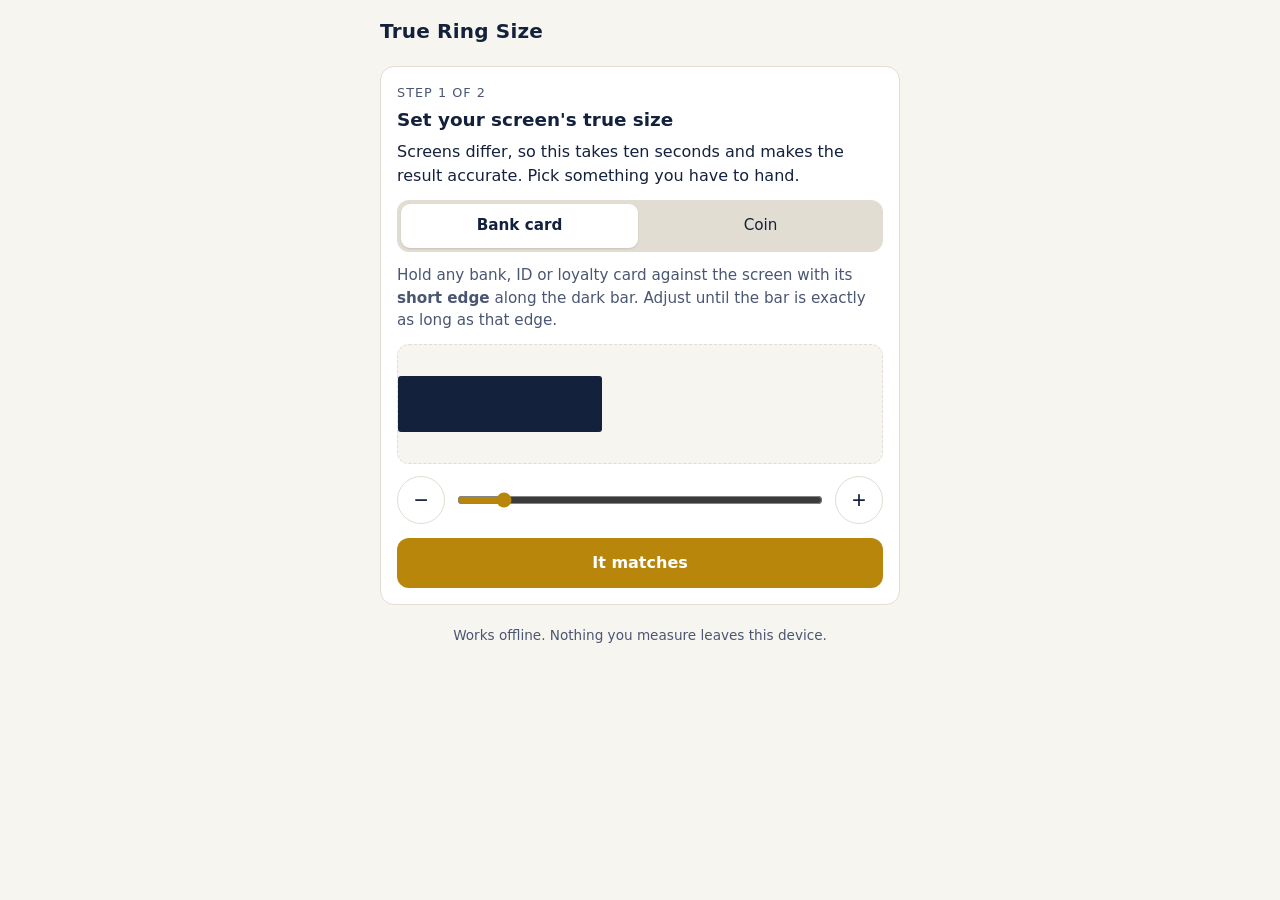
==== index.html @ 1579a441 "True Ring Size: first test build" ====
<!doctype html>
<html lang="en">
<head>
<meta charset="utf-8">
<meta name="viewport" content="width=device-width, initial-scale=1, viewport-fit=cover">
<title>True Ring Size: measure a ring on your screen</title>
<meta name="description" content="Find your ring size in US, UK, EU and Japan sizes. Calibrate your screen with a bank card or coin, then match a ring you own or enter a finger measurement. Works offline, no account.">
<meta name="theme-color" content="#14213d">
<link rel="manifest" href="manifest.webmanifest">
<link rel="icon" href="icon.svg" type="image/svg+xml">
<link rel="apple-touch-icon" href="icon-192.png">
<link rel="stylesheet" href="style.css">
</head>
<body>
<header class="top">
  <h1>True Ring Size</h1>
  <button id="recal" class="link" type="button" hidden>Recalibrate</button>
</header>

<div id="zoomWarn" class="warn" role="alert" hidden>
  The page is zoomed. Zoom back to 100% or sizes on screen will be wrong.
</div>

<main>
  <!-- Step 1: calibration -->
  <section id="calib" class="card">
    <p class="step">Step 1 of 2</p>
    <h2>Set your screen's true size</h2>
    <p>Screens differ, so this takes ten seconds and makes the result accurate. Pick something you have to hand.</p>

    <div class="seg" role="tablist" aria-label="Calibration object">
      <button type="button" role="tab" id="tabCard" aria-selected="true">Bank card</button>
      <button type="button" role="tab" id="tabCoin" aria-selected="false">Coin</button>
    </div>

    <div id="coinPick" hidden>
      <label for="coin">Which coin?</label>
      <select id="coin"></select>
    </div>

    <p id="calibHelp" class="help"></p>

    <div class="stage" id="calibStage">
      <div id="calibBar" class="bar" aria-hidden="true"></div>
      <div id="calibDisc" class="disc" aria-hidden="true" hidden></div>
    </div>

    <div class="adjust">
      <button type="button" class="nudge" id="calMinus" aria-label="Smaller">−</button>
      <input type="range" id="calRange" min="2.5" max="14" step="0.005" aria-label="Adjust size">
      <button type="button" class="nudge" id="calPlus" aria-label="Larger">+</button>
    </div>

    <button type="button" class="primary" id="calDone">It matches</button>
  </section>

  <!-- Step 2: measure -->
  <section id="measure" hidden>
    <div class="seg" role="tablist" aria-label="Measuring method">
      <button type="button" role="tab" id="tabRing" aria-selected="true">I have a ring that fits</button>
      <button type="button" role="tab" id="tabFinger" aria-selected="false">Measure my finger</button>
    </div>

    <div id="ringMode" class="card">
      <p class="help">Lay the ring flat on the circle. Adjust until the dark circle just fills the <strong>inside</strong> of the ring, with no dark edge hidden under the metal.</p>
      <div class="stage tall" id="ringStage">
        <div id="ringDisc" class="disc" aria-hidden="true"></div>
        <div class="cross" aria-hidden="true"></div>
      </div>
      <div class="adjust">
        <button type="button" class="nudge" id="ringMinus" aria-label="Smaller">−</button>
        <input type="range" id="ringRange" min="12" max="25" step="0.05" aria-label="Circle diameter">
        <button type="button" class="nudge" id="ringPlus" aria-label="Larger">+</button>
      </div>
    </div>

    <div id="fingerMode" class="card" hidden>
      <ol class="steps">
        <li>Wrap a thin strip of paper around the base of the finger. Snug, but it should still slide over the knuckle.</li>
        <li>Mark where the strip overlaps, then lay it flat on the line below with one end at the left edge.</li>
        <li>Drag the marker to your mark, or type the length if you used a ruler.</li>
      </ol>
      <div class="stage strip" id="stripStage">
        <div id="stripLine" class="stripline" aria-hidden="true"></div>
        <div id="stripMark" class="stripmark" aria-hidden="true"></div>
      </div>
      <p id="stripTooLong" class="help" hidden>If your strip is longer than the screen, turn the phone sideways or type the length instead.</p>
      <div class="adjust">
        <button type="button" class="nudge" id="circMinus" aria-label="Shorter">−</button>
        <input type="range" id="circRange" min="38" max="78" step="0.1" aria-label="Finger circumference">
        <button type="button" class="nudge" id="circPlus" aria-label="Longer">+</button>
      </div>
      <label class="inline" for="circInput">Length in mm
        <input type="number" id="circInput" inputmode="decimal" min="38" max="78" step="0.1">
      </label>
    </div>

    <section class="card result" aria-live="polite">
      <div class="primarySize">
        <label for="system" class="sr">Size system</label>
        <select id="system">
          <option value="us">US / Canada</option>
          <option value="uk">UK / Australia</option>
          <option value="eu">Europe (ISO)</option>
          <option value="jp">Japan</option>
        </select>
        <output id="bigSize">–</output>
      </div>
      <dl class="others">
        <div><dt>US</dt><dd id="oUs">–</dd></div>
        <div><dt>UK</dt><dd id="oUk">–</dd></div>
        <div><dt>EU</dt><dd id="oEu">–</dd></div>
        <div><dt>JP</dt><dd id="oJp">–</dd></div>
      </dl>
      <p class="dims"><span id="oMm">–</span> mm inside diameter · <span id="oCirc">–</span> mm around</p>
      <button type="button" class="secondary" id="share">Copy result</button>
      <p id="between" class="help" hidden></p>
    </section>

    <details class="card">
      <summary>Getting it right</summary>
      <ul>
        <li>Measure at the end of the day, when fingers are warm. Cold fingers are smaller.</li>
        <li>If the knuckle is much wider than the base, measure both and choose a size between them.</li>
        <li>Wide bands (6 mm and over) fit tighter: go up half a US size.</li>
        <li>Measuring twice and getting the same answer is the best check there is.</li>
        <li>A paper strip stretches and slips. A ring that already fits is the more reliable method.</li>
      </ul>
    </details>

    <details class="card">
      <summary>Size chart</summary>
      <div class="tablewrap">
        <table id="chart">
          <thead><tr><th>mm</th><th>US</th><th>UK</th><th>EU</th><th>JP</th></tr></thead>
          <tbody></tbody>
        </table>
      </div>
    </details>

    <details class="card">
      <summary>Check the calibration</summary>
      <p class="help">This line should be exactly 50 mm (5 cm) long against a ruler.</p>
      <div id="checkLine" class="checkline" aria-hidden="true"></div>
    </details>
  </section>
</main>

<footer>
  <p>Works offline. Nothing you measure leaves this device.</p>
</footer>

<script src="sizes.js"></script>
<script src="app.js"></script>
</body>
</html>
---- style.css ----
:root {
  --ink: #14213d;
  --ink-soft: #4a5672;
  --paper: #f7f5f0;
  --card: #ffffff;
  --line: #e2ddd2;
  --accent: #b8860b;
  --accent-ink: #ffffff;
  --disc: #14213d;
  --warn-bg: #fff3cd;
  --warn-ink: #5c4400;
}
@media (prefers-color-scheme: dark) {
  :root {
    --ink: #f1ede4;
    --ink-soft: #b3b8c6;
    --paper: #0f1626;
    --card: #1a2338;
    --line: #2c3752;
    --accent: #e0b040;
    --accent-ink: #14213d;
    --disc: #f1ede4;
    --warn-bg: #4a3a05;
    --warn-ink: #ffe9a8;
  }
}

* { box-sizing: border-box; }
html { -webkit-text-size-adjust: 100%; }
body {
  margin: 0;
  background: var(--paper);
  color: var(--ink);
  font: 16px/1.5 system-ui, -apple-system, "Segoe UI", Roboto, sans-serif;
  padding: 0 16px calc(24px + env(safe-area-inset-bottom));
}
main, .top, footer { max-width: 520px; margin: 0 auto; }

.top { display: flex; align-items: baseline; justify-content: space-between; padding: 16px 0 8px; }
h1 { font-size: 1.25rem; margin: 0; letter-spacing: 0.01em; }
h2 { font-size: 1.15rem; margin: 0 0 6px; }
p { margin: 0 0 12px; }
.step { font-size: 0.8rem; text-transform: uppercase; letter-spacing: 0.08em; color: var(--ink-soft); margin-bottom: 4px; }
.help { color: var(--ink-soft); font-size: 0.95rem; }
.sr { position: absolute; width: 1px; height: 1px; overflow: hidden; clip-path: inset(50%); }

.card {
  background: var(--card);
  border: 1px solid var(--line);
  border-radius: 14px;
  padding: 16px;
  margin: 12px 0;
}

.warn { background: var(--warn-bg); color: var(--warn-ink); border-radius: 10px; padding: 10px 14px; max-width: 520px; margin: 8px auto; }

.seg { display: flex; gap: 4px; background: var(--line); padding: 4px; border-radius: 12px; margin: 12px 0; }
.seg button {
  flex: 1; border: 0; background: transparent; color: var(--ink);
  padding: 10px 8px; border-radius: 9px; font: inherit; font-size: 0.95rem; min-height: 44px; cursor: pointer;
}
.seg button[aria-selected="true"] { background: var(--card); font-weight: 600; box-shadow: 0 1px 2px rgba(0,0,0,.12); }

label { display: block; font-size: 0.9rem; color: var(--ink-soft); margin-bottom: 4px; }
select, input[type="number"] {
  font: inherit; color: var(--ink); background: var(--card);
  border: 1px solid var(--line); border-radius: 10px; padding: 10px 12px; min-height: 44px; max-width: 100%;
}
#coinPick select { width: 100%; margin-bottom: 12px; }
label.inline { display: flex; align-items: center; gap: 10px; margin-top: 12px; }
label.inline input { width: 110px; }

/* Measuring areas. Sizes inside are set in px by app.js from the calibration. */
.stage {
  position: relative; overflow: hidden;
  background: var(--paper); border: 1px dashed var(--line); border-radius: 12px;
  min-height: 120px; margin: 12px 0;
  display: flex; align-items: center; justify-content: center;
  touch-action: none;
}
.stage.tall { height: 200px; }
.bar { height: 56px; background: var(--disc); border-radius: 3px; margin-right: auto; }
#calibStage { justify-content: flex-start; padding: 16px 0; }
#calibStage.coin { justify-content: center; }
.disc { background: var(--disc); border-radius: 50%; flex: none; }
.cross { position: absolute; inset: 0; pointer-events: none;
  background:
    linear-gradient(var(--accent), var(--accent)) center / 1px 14px no-repeat,
    linear-gradient(var(--accent), var(--accent)) center / 14px 1px no-repeat; }

.stage.strip { min-height: 72px; justify-content: flex-start; }
.stripline { position: absolute; left: 0; top: 50%; height: 14px; margin-top: -7px; background: var(--disc); border-radius: 0 3px 3px 0; }
.stripmark { position: absolute; top: 8px; bottom: 8px; width: 2px; background: var(--accent); }

.adjust { display: flex; align-items: center; gap: 10px; }
.adjust input[type="range"] { flex: 1; min-width: 0; height: 44px; accent-color: var(--accent); }
.nudge {
  width: 48px; height: 48px; flex: none; border-radius: 50%;
  border: 1px solid var(--line); background: var(--card); color: var(--ink);
  font-size: 1.5rem; line-height: 1; cursor: pointer;
}
.nudge:active { background: var(--line); }

button.primary, button.secondary {
  width: 100%; min-height: 50px; border-radius: 12px; font: inherit; font-weight: 600; cursor: pointer; margin-top: 14px;
}
button.primary { background: var(--accent); color: var(--accent-ink); border: 0; }
button.secondary { background: transparent; color: var(--ink); border: 1px solid var(--line); }
button.link { background: none; border: 0; color: var(--ink-soft); font: inherit; font-size: 0.9rem; text-decoration: underline; cursor: pointer; padding: 8px 0; }
:focus-visible { outline: 3px solid var(--accent); outline-offset: 2px; }

.result { text-align: center; }
.primarySize { display: flex; flex-direction: column; align-items: center; gap: 4px; }
.primarySize select { border: 0; background: transparent; color: var(--ink-soft); text-align: center; padding: 4px 8px; }
#bigSize { font-size: 4rem; font-weight: 700; line-height: 1.05; font-variant-numeric: tabular-nums; }
.others { display: grid; grid-template-columns: repeat(4, 1fr); gap: 6px; margin: 14px 0 10px; }
.others div { background: var(--paper); border-radius: 10px; padding: 8px 4px; }
.others dt { font-size: 0.75rem; color: var(--ink-soft); letter-spacing: 0.06em; }
.others dd { margin: 0; font-weight: 600; font-size: 1.1rem; font-variant-numeric: tabular-nums; }
.dims { color: var(--ink-soft); font-size: 0.9rem; margin: 0; font-variant-numeric: tabular-nums; }
#between { margin: 12px 0 0; }

details summary { cursor: pointer; font-weight: 600; min-height: 28px; }
details ul, .steps { padding-left: 20px; margin: 12px 0 0; }
details li, .steps li { margin-bottom: 8px; }
.steps { margin-top: 0; color: var(--ink-soft); font-size: 0.95rem; }

.tablewrap { overflow-x: auto; margin-top: 12px; }
table { width: 100%; border-collapse: collapse; font-variant-numeric: tabular-nums; }
th, td { padding: 6px 4px; text-align: center; border-bottom: 1px solid var(--line); }
th { font-size: 0.8rem; color: var(--ink-soft); font-weight: 600; }
tr.me td { background: var(--accent); color: var(--accent-ink); font-weight: 700; }

.checkline { height: 6px; background: var(--disc); border-radius: 2px; margin-top: 8px; }

footer { color: var(--ink-soft); font-size: 0.85rem; text-align: center; padding-top: 8px; }

/* On phones the card edge and paper strip need the full screen width. */
@media (max-width: 560px) {
  #calibStage, .stage.strip {
    margin-left: -33px; margin-right: -33px;
    border-left: 0; border-right: 0; border-radius: 0;
  }
  #calibStage:not(.coin) .bar { margin-left: 4px; }
}
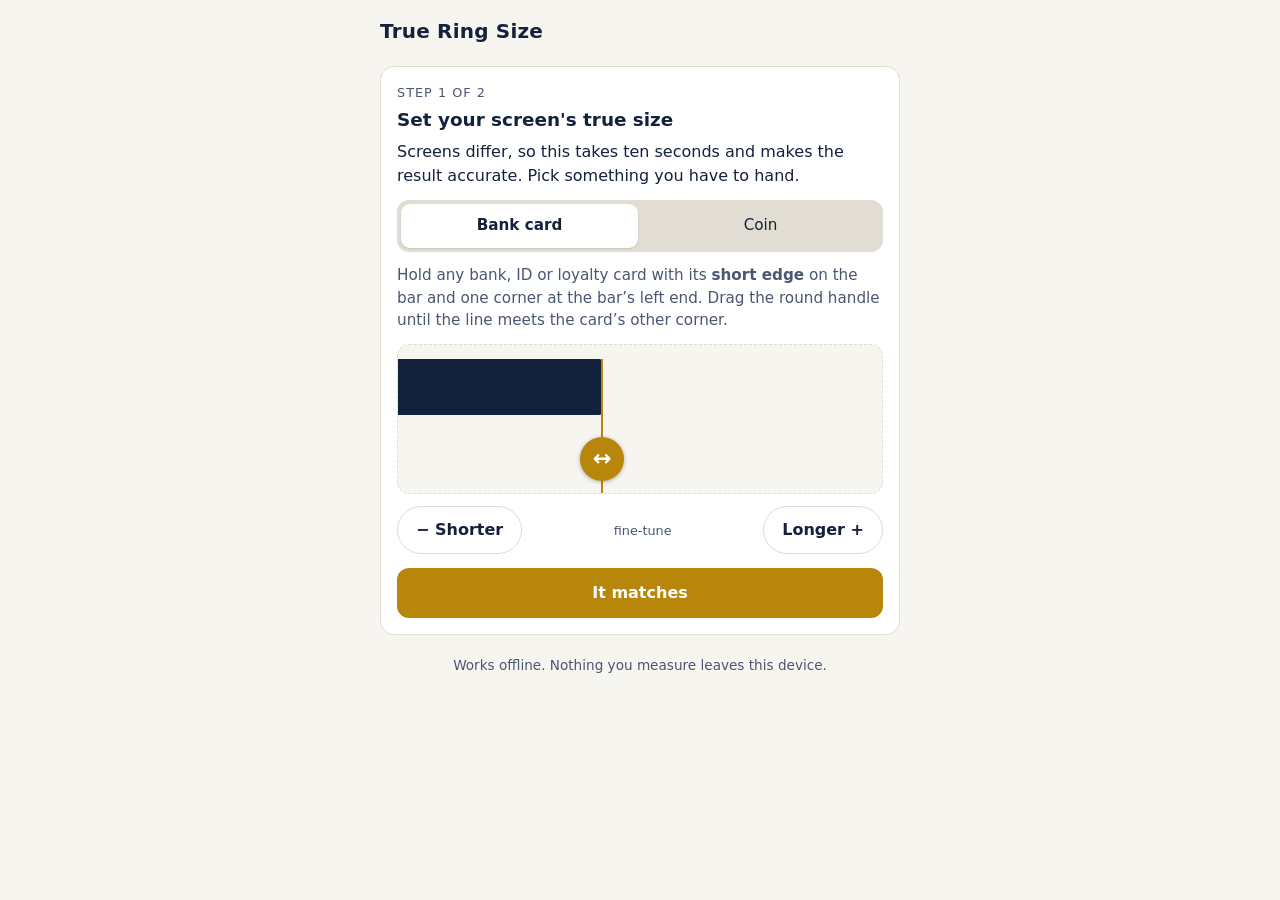
==== commit 4be31ca4: "Calibration: drag handle, fine-tune buttons, stay on screen" ====
--- a/index.html
+++ b/index.html
@@ -42,14 +42,16 @@
 
     <div class="stage" id="calibStage">
       <div id="calibBar" class="bar" aria-hidden="true"></div>
+      <div id="calibGrip" class="grip" aria-hidden="true"><span></span></div>
       <div id="calibDisc" class="disc" aria-hidden="true" hidden></div>
     </div>
 
-    <div class="adjust">
-      <button type="button" class="nudge" id="calMinus" aria-label="Smaller">−</button>
-      <input type="range" id="calRange" min="2.5" max="14" step="0.005" aria-label="Adjust size">
-      <button type="button" class="nudge" id="calPlus" aria-label="Larger">+</button>
+    <div class="fine">
+      <button type="button" id="calMinus">− <span id="calMinusLbl">Shorter</span></button>
+      <span class="finehint">fine-tune</span>
+      <button type="button" id="calPlus"><span id="calPlusLbl">Longer</span> +</button>
     </div>
+    <p id="calLimit" class="help" hidden></p>
 
     <button type="button" class="primary" id="calDone">It matches</button>
   </section>
@@ -62,7 +64,7 @@
     </div>
 
     <div id="ringMode" class="card">
-      <p class="help">Lay the ring flat on the circle. Adjust until the dark circle just fills the <strong>inside</strong> of the ring, with no dark edge hidden under the metal.</p>
+      <p class="help">Lay the ring flat on the circle. Drag on the circle or use the slider until the dark circle just fills the <strong>inside</strong> of the ring, with no dark edge hidden under the metal.</p>
       <div class="stage tall" id="ringStage">
         <div id="ringDisc" class="disc" aria-hidden="true"></div>
         <div class="cross" aria-hidden="true"></div>
--- a/style.css
+++ b/style.css
@@ -79,9 +79,31 @@
   touch-action: none;
 }
 .stage.tall { height: 200px; }
-.bar { height: 56px; background: var(--disc); border-radius: 3px; margin-right: auto; }
-#calibStage { justify-content: flex-start; padding: 16px 0; }
-#calibStage.coin { justify-content: center; }
+/* Card calibration: the bar sits at the top so the card can lie on it, and
+   the grip hangs below the bar's end so it stays reachable under the card. */
+#calibStage { display: block; height: 150px; cursor: ew-resize; }
+#calibStage.coin { display: flex; height: auto; cursor: default; }
+.bar { position: absolute; left: 0; top: 14px; height: 56px; background: var(--disc); border-radius: 0 3px 3px 0; }
+.grip { position: absolute; top: 14px; bottom: 0; width: 2px; margin-left: -1px; background: var(--accent); pointer-events: none; }
+.grip span {
+  position: absolute; left: 50%; bottom: 12px; width: 44px; height: 44px; margin-left: -22px;
+  border-radius: 50%; background: var(--accent);
+  box-shadow: 0 1px 4px rgba(0,0,0,.3);
+}
+.grip span::before {
+  content: "↔"; position: absolute; inset: 0; display: grid; place-items: center;
+  color: var(--accent-ink); font-size: 1.4rem; font-weight: 700;
+}
+#calibStage.coin .grip, #calibStage.coin .bar { display: none; }
+
+.fine { display: flex; align-items: center; justify-content: space-between; gap: 8px; }
+.fine button {
+  min-height: 48px; padding: 0 18px; border-radius: 24px; font: inherit; font-weight: 600;
+  border: 1px solid var(--line); background: var(--card); color: var(--ink); cursor: pointer;
+  touch-action: manipulation; user-select: none; -webkit-user-select: none;
+}
+.fine button:active { background: var(--line); }
+.finehint { color: var(--ink-soft); font-size: 0.8rem; }
 .disc { background: var(--disc); border-radius: 50%; flex: none; }
 .cross { position: absolute; inset: 0; pointer-events: none;
   background:
@@ -141,5 +163,4 @@
     margin-left: -33px; margin-right: -33px;
     border-left: 0; border-right: 0; border-radius: 0;
   }
-  #calibStage:not(.coin) .bar { margin-left: 4px; }
 }
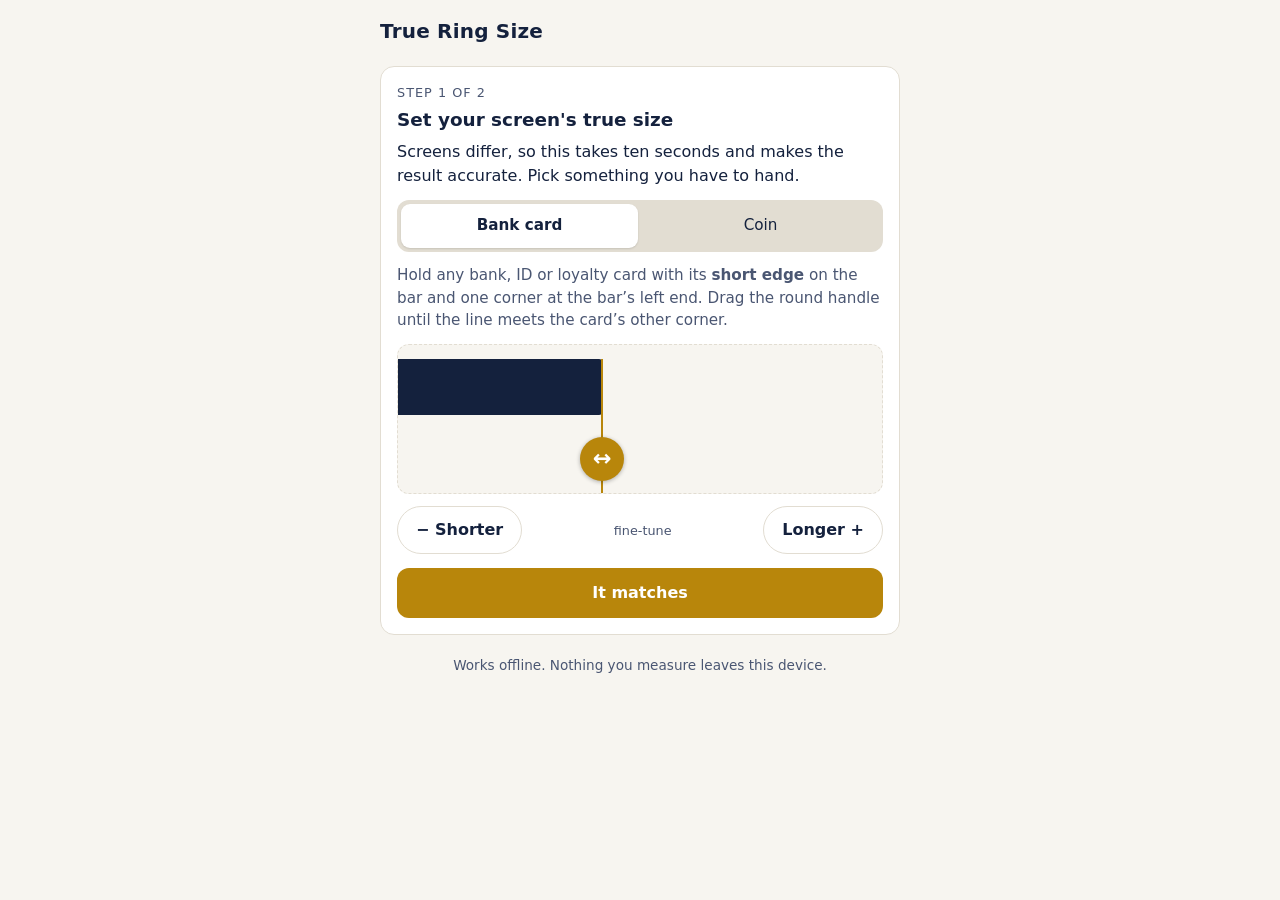
==== commit 9e5e5a73: "Version asset URLs so cached files cannot mix" ====
--- a/index.html
+++ b/index.html
@@ -9,7 +9,7 @@
 <link rel="manifest" href="manifest.webmanifest">
 <link rel="icon" href="icon.svg" type="image/svg+xml">
 <link rel="apple-touch-icon" href="icon-192.png">
-<link rel="stylesheet" href="style.css">
+<link rel="stylesheet" href="style.css?v=4">
 </head>
 <body>
 <header class="top">
@@ -152,7 +152,7 @@
   <p>Works offline. Nothing you measure leaves this device.</p>
 </footer>
 
-<script src="sizes.js"></script>
-<script src="app.js"></script>
+<script src="sizes.js?v=4"></script>
+<script src="app.js?v=4"></script>
 </body>
 </html>
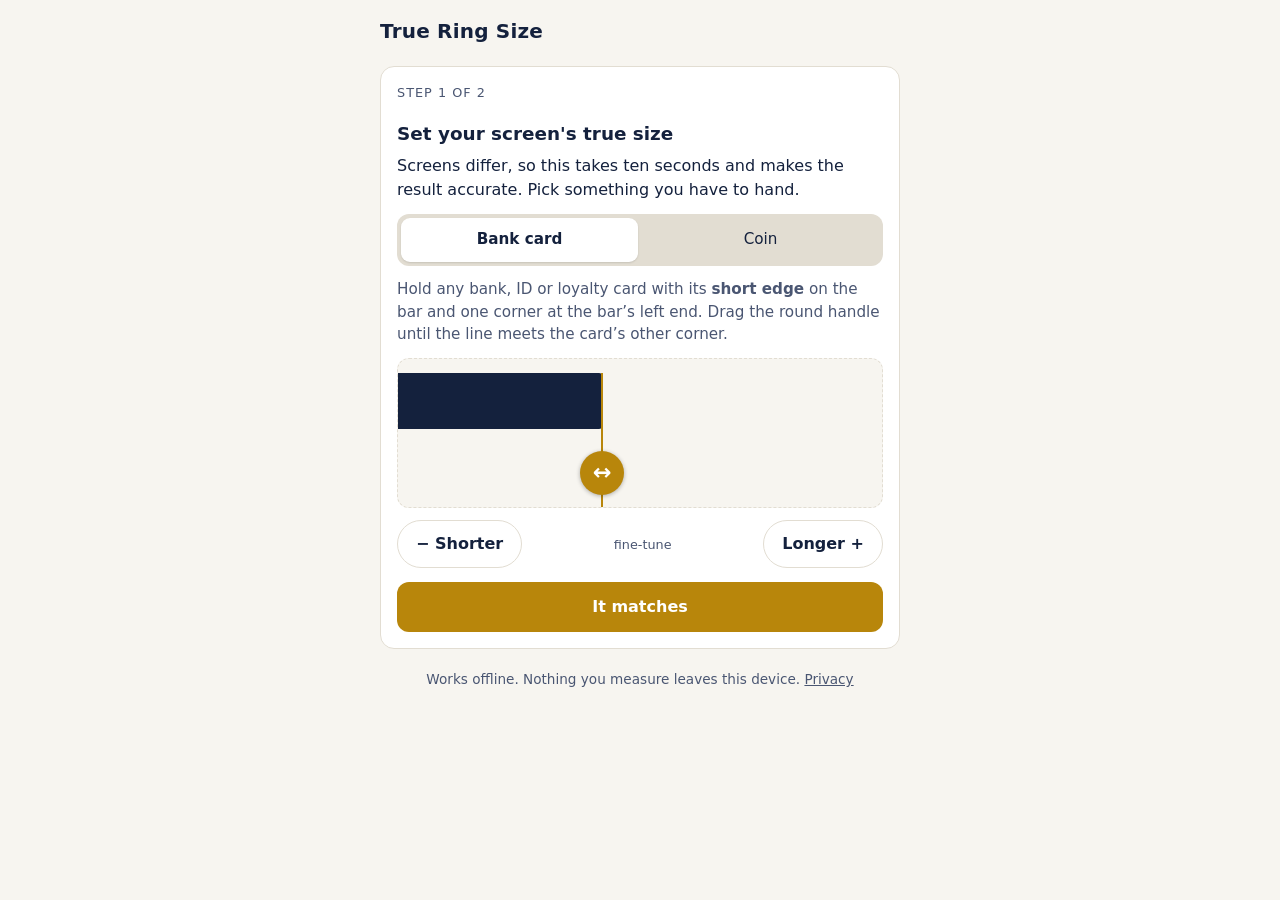
==== commit e80461da: "Add privacy policy page" ====
--- a/index.html
+++ b/index.html
@@ -9,7 +9,7 @@
 <link rel="manifest" href="manifest.webmanifest">
 <link rel="icon" href="icon.svg" type="image/svg+xml">
 <link rel="apple-touch-icon" href="icon-192.png">
-<link rel="stylesheet" href="style.css?v=4">
+<link rel="stylesheet" href="style.css?v=6">
 </head>
 <body>
 <header class="top">
@@ -149,10 +149,10 @@
 </main>
 
 <footer>
-  <p>Works offline. Nothing you measure leaves this device.</p>
+  <p>Works offline. Nothing you measure leaves this device. <a href="privacy.html">Privacy</a></p>
 </footer>
 
-<script src="sizes.js?v=4"></script>
-<script src="app.js?v=4"></script>
+<script src="sizes.js?v=6"></script>
+<script src="app.js?v=6"></script>
 </body>
 </html>
--- a/style.css
+++ b/style.css
@@ -164,3 +164,7 @@
     border-left: 0; border-right: 0; border-radius: 0;
   }
 }
+
+footer a, main a, a.link { color: inherit; }
+.card h2 + p, .card h2 + ul { margin-top: 0; }
+.card p + h2, .card ul + h2 { margin-top: 18px; }
